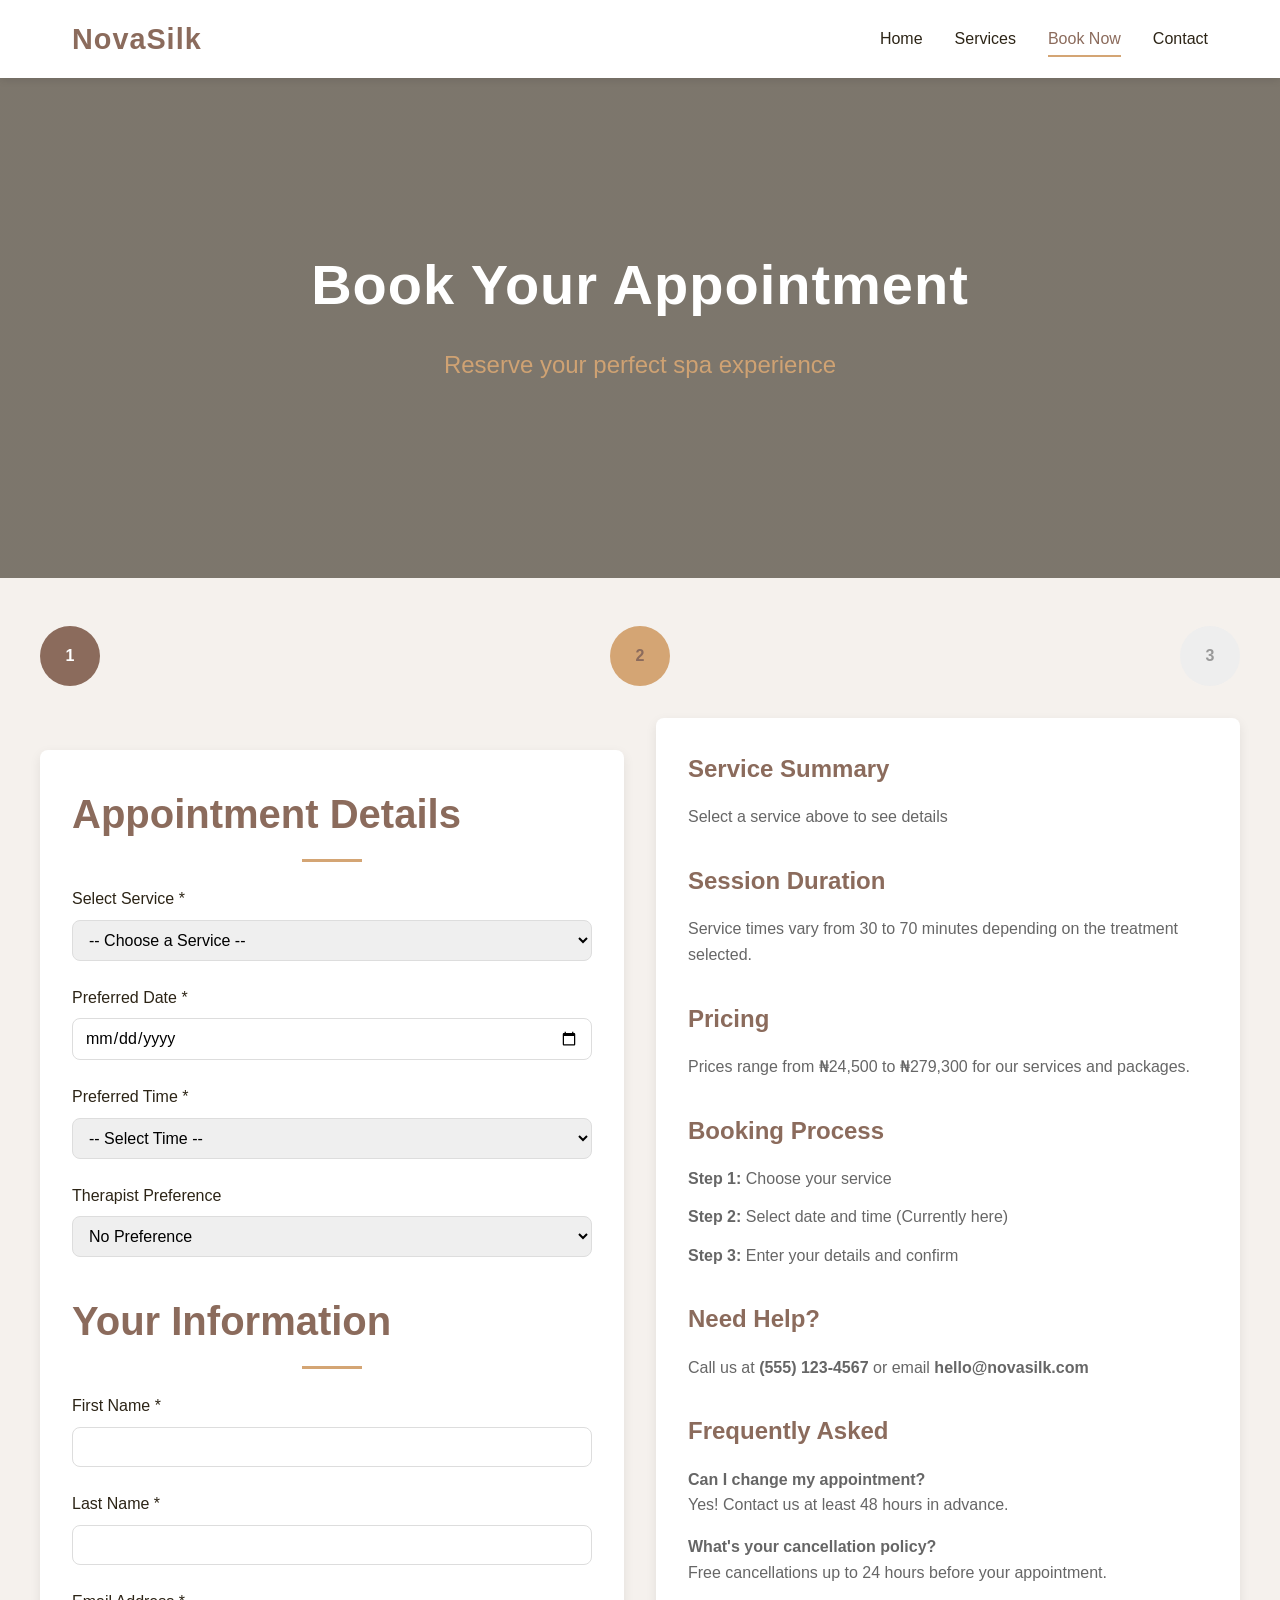
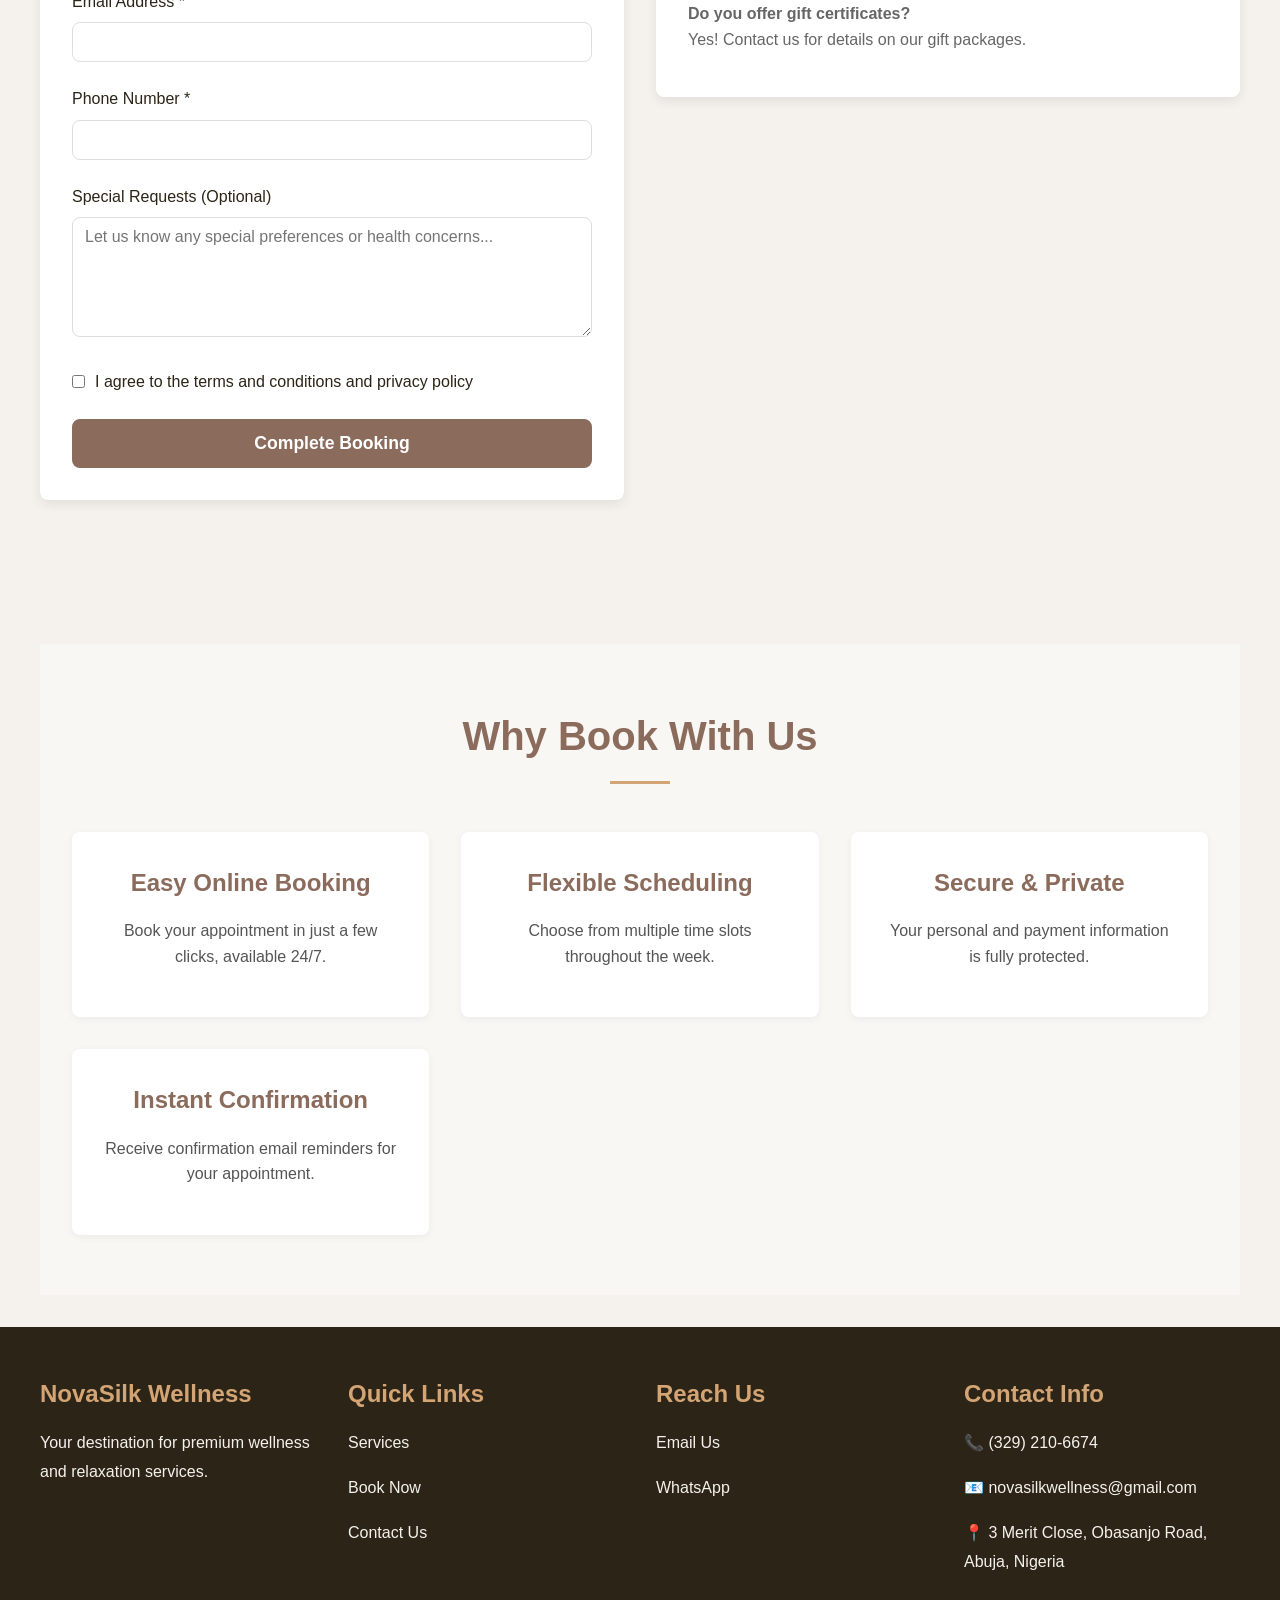
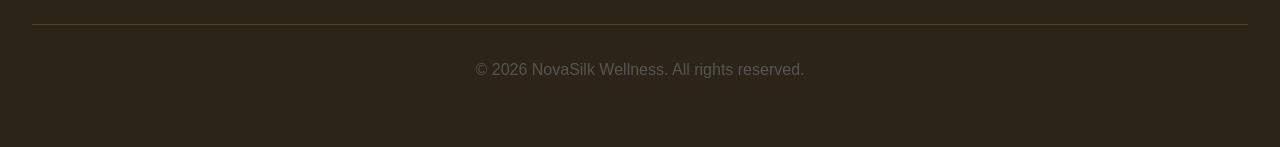
==== NovaSilk/book.html @ bc34900a "Add files via upload" ====
<!doctype html>
<html lang="en">
  <head>
    <meta charset="UTF-8" />
    <meta name="viewport" content="width=device-width, initial-scale=1.0" />
    <title>Book an Appointment - NovaSilk Wellness</title>
    <meta
      name="description"
      content="Book your spa appointment at NovaSilk Wellness. Easy online booking for all our services."
    />
    <link rel="stylesheet" href="css/styles.css" />
  </head>

  <body>
    <!-- Navigation -->
    <header>
      <div class="navbar">
        <a href="index.html" class="logo">NovaSilk</a>
        <div class="hamburger">
          <span></span>
          <span></span>
          <span></span>
        </div>
        <nav class="nav-links">
          <a href="index.html">Home</a>
          <a href="services.html">Services</a>
          <a href="book.html" class="active">Book Now</a>
          <a href="contact.html">Contact</a>
        </nav>
      </div>
    </header>

    <!-- Page Header -->
    <section
      class="hero"
      style="
        padding: 80px 2rem;
        background:
          linear-gradient(rgba(44, 36, 22, 0.6), rgba(44, 36, 22, 0.6)),
          url(&quot;https://images.unsplash.com/photo-1600334089648-b0d9d3028eb2?w=1200&h=400&fit=crop&quot;)
            center/cover;
      "
    >
      <h1>Book Your Appointment</h1>
      <p>Reserve your perfect spa experience</p>
    </section>

    <!-- Booking Section -->
    <section class="container py-3">
      <div class="step-indicator">
        <div class="step completed">1</div>
        <div class="step active">2</div>
        <div class="step">3</div>
      </div>

      <div class="booking-container">
        <!-- Booking Form -->
        <div>
          <form id="bookingForm">
            <h2 style="text-align: left; margin-bottom: 1.5rem">
              Appointment Details
            </h2>

            <div class="form-group">
              <label for="service">Select Service *</label>
              <select id="service" name="service" required>
                <option value="">-- Choose a Service --</option>
                <optgroup label="Massage Therapy">
                  <option value="Swedish Massage - ₦62,300">
                    Swedish Massage - ₦62,300
                  </option>
                  <option value="Deep Tissue Massage - ₦69,300">
                    Deep Tissue Massage - ₦69,300
                  </option>
                  <option value="Hot Stone Massage - ₦72,800">
                    Hot Stone Massage - ₦72,800
                  </option>
                  <option value="Thai Massage - ₦65,800">
                    Thai Massage - ₦65,800
                  </option>
                </optgroup>
                <optgroup label="Facial Treatments">
                  <option value="Premium Facial - ₦66,500">
                    Premium Facial - ₦66,500
                  </option>
                  <option value="HydraFacial - ₦91,000">
                    HydraFacial - ₦91,000
                  </option>
                  <option value="Chemical Peel - ₦84,000">
                    Chemical Peel - ₦84,000
                  </option>
                  <option value="Microdermabrasion - ₦77,000">
                    Microdermabrasion - ₦77,000
                  </option>
                </optgroup>
                <optgroup label="Body Treatments">
                  <option value="Exfoliating Body Scrub - ₦52,500">
                    Exfoliating Body Scrub - ₦52,500
                  </option>
                  <option value="Hydrating Body Wrap - ₦59,500">
                    Hydrating Body Wrap - ₦59,500
                  </option>
                  <option value="Detoxifying Mud Wrap - ₦56,000">
                    Detoxifying Mud Wrap - ₦56,000
                  </option>
                  <option value="Aromatherapy Package - ₦63,000">
                    Aromatherapy Package - ₦63,000
                  </option>
                </optgroup>
                <optgroup label="Specialty Services">
                  <option value="Luxury Manicure - ₦28,000">
                    Luxury Manicure - ₦28,000
                  </option>
                  <option value="Luxury Pedicure - ₦35,000">
                    Luxury Pedicure - ₦35,000
                  </option>
                  <option value="Professional Waxing - ₦24,500">
                    Professional Waxing - ₦24,500
                  </option>
                  <option value="Hair Treatment - ₦42,000">
                    Hair Treatment - ₦42,000
                  </option>
                </optgroup>
                <optgroup label="Wellness Packages">
                  <option value="Relaxation Escape Package - ₦174,300">
                    Relaxation Escape Package - ₦174,300
                  </option>
                  <option value="Luxury Indulgence Package - ₦209,300">
                    Luxury Indulgence Package - ₦209,300
                  </option>
                  <option value="Ultimate Wellness Package - ₦279,300">
                    Ultimate Wellness Package - ₦279,300
                  </option>
                </optgroup>
              </select>
            </div>

            <div class="form-group">
              <label for="date">Preferred Date *</label>
              <input type="date" id="date" name="date" required />
            </div>

            <div class="form-group">
              <label for="time">Preferred Time *</label>
              <select id="time" name="time" required>
                <option value="">-- Select Time --</option>
                <option value="9:00 AM">9:00 AM</option>
                <option value="9:30 AM">9:30 AM</option>
                <option value="10:00 AM">10:00 AM</option>
                <option value="10:30 AM">10:30 AM</option>
                <option value="11:00 AM">11:00 AM</option>
                <option value="11:30 AM">11:30 AM</option>
                <option value="12:00 PM">12:00 PM</option>
                <option value="2:00 PM">2:00 PM</option>
                <option value="2:30 PM">2:30 PM</option>
                <option value="3:00 PM">3:00 PM</option>
                <option value="3:30 PM">3:30 PM</option>
                <option value="4:00 PM">4:00 PM</option>
                <option value="4:30 PM">4:30 PM</option>
                <option value="5:00 PM">5:00 PM</option>
                <option value="5:30 PM">5:30 PM</option>
              </select>
            </div>

            <div class="form-group">
              <label for="therapist">Therapist Preference</label>
              <select id="therapist" name="therapist">
                <option value="No Preference">No Preference</option>
                <option value="Sarah M.">Sarah M. - Massage Specialist</option>
                <option value="Jessica L.">Jessica L. - Facial Expert</option>
                <option value="Michael T.">Michael T. - Wellness Coach</option>
                <option value="Emma R.">
                  Emma R. - Body Treatment Specialist
                </option>
              </select>
            </div>

            <h2
              style="text-align: left; margin-bottom: 1.5rem; margin-top: 2rem"
            >
              Your Information
            </h2>

            <div class="form-group">
              <label for="firstName">First Name *</label>
              <input type="text" id="firstName" name="firstName" required />
            </div>

            <div class="form-group">
              <label for="lastName">Last Name *</label>
              <input type="text" id="lastName" name="lastName" required />
            </div>

            <div class="form-group">
              <label for="email">Email Address *</label>
              <input type="email" id="email" name="email" required />
            </div>

            <div class="form-group">
              <label for="phone">Phone Number *</label>
              <input type="tel" id="phone" name="phone" required />
            </div>

            <div class="form-group">
              <label for="notes">Special Requests (Optional)</label>
              <textarea
                id="notes"
                name="notes"
                placeholder="Let us know any special preferences or health concerns..."
              ></textarea>
            </div>

            <div class="form-group">
              <label
                style="display: flex; align-items: center; font-weight: 400"
              >
                <input
                  type="checkbox"
                  name="consent"
                  required
                  style="width: auto; margin-right: 10px"
                />
                I agree to the terms and conditions and privacy policy
              </label>
            </div>

            <button
              type="submit"
              class="btn"
              style="width: 100%; padding: 12px; font-size: 1.1rem"
            >
              Complete Booking
            </button>
          </form>
        </div>

        <!-- Booking Information -->
        <div>
          <div class="booking-info">
            <h3>Service Summary</h3>
            <p id="serviceSummary">Select a service above to see details</p>

            <h3 style="margin-top: 2rem">Session Duration</h3>
            <p id="durationInfo">
              Service times vary from 30 to 70 minutes depending on the
              treatment selected.
            </p>

            <h3 style="margin-top: 2rem">Pricing</h3>
            <p id="priceInfo">
              Prices range from ₦24,500 to ₦279,300 for our services and
              packages.
            </p>

            <h3 style="margin-top: 2rem">Booking Process</h3>
            <p><strong>Step 1:</strong> Choose your service</p>
            <p>
              <strong>Step 2:</strong> Select date and time (Currently here)
            </p>
            <p><strong>Step 3:</strong> Enter your details and confirm</p>

            <h3 style="margin-top: 2rem">Need Help?</h3>
            <p>
              Call us at <strong>(555) 123-4567</strong> or email
              <strong>hello@novasilk.com</strong>
            </p>

            <h3 style="margin-top: 2rem">Frequently Asked</h3>
            <p>
              <strong>Can I change my appointment?</strong><br />Yes! Contact us
              at least 48 hours in advance.
            </p>
            <p style="margin-top: 1rem">
              <strong>What's your cancellation policy?</strong><br />Free
              cancellations up to 24 hours before your appointment.
            </p>
            <p style="margin-top: 1rem">
              <strong>Do you offer gift certificates?</strong><br />Yes! Contact
              us for details on our gift packages.
            </p>
          </div>
        </div>
      </div>
    </section>

    <!-- Why Book With Us -->
    <section
      class="container"
      style="background-color: #f9f7f4; padding: 60px 2rem; margin-top: 2rem"
    >
      <h2>Why Book With Us</h2>
      <div class="cards-grid">
        <div
          style="
            background: var(--white);
            padding: 2rem;
            border-radius: var(--border-radius);
            text-align: center;
            box-shadow: 0 2px 8px rgba(0, 0, 0, 0.05);
          "
        >
          <h3 style="color: var(--primary-color); margin-bottom: 1rem">
            Easy Online Booking
          </h3>
          <p>Book your appointment in just a few clicks, available 24/7.</p>
        </div>
        <div
          style="
            background: var(--white);
            padding: 2rem;
            border-radius: var(--border-radius);
            text-align: center;
            box-shadow: 0 2px 8px rgba(0, 0, 0, 0.05);
          "
        >
          <h3 style="color: var(--primary-color); margin-bottom: 1rem">
            Flexible Scheduling
          </h3>
          <p>Choose from multiple time slots throughout the week.</p>
        </div>
        <div
          style="
            background: var(--white);
            padding: 2rem;
            border-radius: var(--border-radius);
            text-align: center;
            box-shadow: 0 2px 8px rgba(0, 0, 0, 0.05);
          "
        >
          <h3 style="color: var(--primary-color); margin-bottom: 1rem">
            Secure & Private
          </h3>
          <p>Your personal and payment information is fully protected.</p>
        </div>
        <div
          style="
            background: var(--white);
            padding: 2rem;
            border-radius: var(--border-radius);
            text-align: center;
            box-shadow: 0 2px 8px rgba(0, 0, 0, 0.05);
          "
        >
          <h3 style="color: var(--primary-color); margin-bottom: 1rem">
            Instant Confirmation
          </h3>
          <p>Receive confirmation email reminders for your appointment.</p>
        </div>
      </div>
    </section>

    <!-- Footer -->
    <footer>
      <div class="footer-container">
        <div class="footer-section">
          <h3>NovaSilk Wellness</h3>
          <p>Your destination for premium wellness and relaxation services.</p>
        </div>
        <div class="footer-section">
          <h3>Quick Links</h3>
          <p><a href="services.html">Services</a></p>
          <p><a href="book.html">Book Now</a></p>
          <p><a href="contact.html">Contact Us</a></p>
        </div>
        <div class="footer-section">
          <h3>Reach Us</h3>
          <p><a href="mailto:novasilkwellness@gmail.com">Email Us</a></p>
          <p>
            <a href="https://wa.me/13292106674" target="_blank">WhatsApp</a>
          </p>
        </div>
        <div class="footer-section">
          <h3>Contact Info</h3>
          <p>📞 (329) 210-6674</p>
          <p>📧 novasilkwellness@gmail.com</p>
          <p>📍 3 Merit Close, Obasanjo Road, Abuja, Nigeria</p>
        </div>
      </div>
      <div class="footer-bottom">
        <p>&copy; 2026 NovaSilk Wellness. All rights reserved.</p>
      </div>
    </footer>

    <script src="js/script.js"></script>
  </body>
</html>
---- NovaSilk/css/styles.css ----
/* ============================================
   NovaSilk Wellness - Main Stylesheet
   Luxury Spa Booking Service
   ============================================ */

* {
  margin: 0;
  padding: 0;
  box-sizing: border-box;
}

:root {
  --primary-color: #8b6b5c;
  --secondary-color: #d4a574;
  --accent-color: #e8d5c4;
  --dark-color: #2c2416;
  --light-color: #f5f1ed;
  --white: #ffffff;
  --border-radius: 8px;
  --transition: all 0.3s ease;
}

html {
  scroll-behavior: smooth;
}

body {
  font-family: 'Segoe UI', Tahoma, Geneva, Verdana, sans-serif;
  color: var(--dark-color);
  background-color: var(--light-color);
  line-height: 1.6;
}

/* ===== Header & Navigation ===== */
header {
  background-color: var(--white);
  box-shadow: 0 2px 8px rgba(0, 0, 0, 0.1);
  position: sticky;
  top: 0;
  z-index: 100;
}

.navbar {
  display: flex;
  justify-content: space-between;
  align-items: center;
  padding: 1rem 2rem;
  max-width: 1200px;
  margin: 0 auto;
}

.logo {
  font-size: 1.8rem;
  font-weight: 700;
  color: var(--primary-color);
  text-decoration: none;
  letter-spacing: 1px;
}

.logo:hover {
  color: var(--secondary-color);
}

.nav-links {
  display: flex;
  list-style: none;
  gap: 2rem;
}

.nav-links a {
  color: var(--dark-color);
  text-decoration: none;
  font-weight: 500;
  transition: var(--transition);
  position: relative;
}

.nav-links a:hover,
.nav-links a.active {
  color: var(--primary-color);
}

.nav-links a::after {
  content: '';
  position: absolute;
  bottom: -5px;
  left: 0;
  width: 0;
  height: 2px;
  background-color: var(--secondary-color);
  transition: var(--transition);
}

.nav-links a:hover::after,
.nav-links a.active::after {
  width: 100%;
}

.hamburger {
  display: none;
  flex-direction: column;
  cursor: pointer;
}

.hamburger span {
  width: 25px;
  height: 3px;
  background-color: var(--dark-color);
  margin: 4px 0;
  transition: var(--transition);
}

/* ===== Hero Section ===== */
.hero {
  background: linear-gradient(rgba(44, 36, 22, 0.6), rgba(44, 36, 22, 0.6)),
    url('https://images.unsplash.com/photo-1600334089648-b0d9d3028eb2?w=1200&h=600&fit=crop') center/cover;
  color: var(--white);
  padding: 120px 2rem;
  text-align: center;
  min-height: 500px;
  display: flex;
  flex-direction: column;
  justify-content: center;
  align-items: center;
}

.hero h1 {
  font-size: 3.5rem;
  margin-bottom: 1rem;
  font-weight: 700;
  letter-spacing: 1px;
}

.hero p {
  font-size: 1.5rem;
  margin-bottom: 2rem;
  opacity: 0.95;
  color: var(--secondary-color);
}

.hero .btn {
  background-color: var(--secondary-color);
  color: var(--dark-color);
  padding: 12px 30px;
  text-decoration: none;
  border-radius: var(--border-radius);
  font-weight: 600;
  display: inline-block;
  transition: var(--transition);
  border: 2px solid var(--secondary-color);
}

.hero .btn:hover {
  background-color: transparent;
  color: var(--secondary-color);
}

/* ===== Sections ===== */
section {
  padding: 60px 2rem;
}

.container {
  max-width: 1200px;
  margin: 0 auto;
}

h2 {
  font-size: 2.5rem;
  color: var(--primary-color);
  margin-bottom: 1rem;
  text-align: center;
  position: relative;
  padding-bottom: 1rem;
}

h2::after {
  content: '';
  position: absolute;
  bottom: 0;
  left: 50%;
  transform: translateX(-50%);
  width: 60px;
  height: 3px;
  background-color: var(--secondary-color);
}

h3 {
  color: var(--primary-color);
  font-size: 1.5rem;
  margin-bottom: 0.5rem;
}

p {
  color: #555;
  margin-bottom: 1rem;
}

/* ===== Cards ===== */
.cards-grid {
  display: grid;
  grid-template-columns: repeat(auto-fit, minmax(300px, 1fr));
  gap: 2rem;
  margin-top: 3rem;
}

.card {
  background-color: var(--white);
  border-radius: var(--border-radius);
  overflow: hidden;
  box-shadow: 0 4px 12px rgba(0, 0, 0, 0.1);
  transition: var(--transition);
}

.card:hover {
  transform: translateY(-8px);
  box-shadow: 0 8px 20px rgba(139, 107, 92, 0.15);
}

.card-image {
  width: 100%;
  height: 250px;
  object-fit: cover;
}

.card-content {
  padding: 2rem;
}

.card h3 {
  margin-bottom: 0.5rem;
}

.card p {
  font-size: 0.95rem;
  color: #666;
  margin-bottom: 1rem;
}

.price {
  color: var(--secondary-color);
  font-size: 1.3rem;
  font-weight: 700;
  margin-bottom: 1rem;
}

/* ===== Buttons ===== */
.btn {
  display: inline-block;
  padding: 10px 24px;
  background-color: var(--primary-color);
  color: var(--white);
  text-decoration: none;
  border-radius: var(--border-radius);
  border: 2px solid var(--primary-color);
  transition: var(--transition);
  cursor: pointer;
  font-weight: 600;
  font-size: 1rem;
}

.btn:hover {
  background-color: transparent;
  color: var(--primary-color);
}

.btn-secondary {
  background-color: var(--secondary-color);
  color: var(--dark-color);
  border-color: var(--secondary-color);
}

.btn-secondary:hover {
  background-color: transparent;
  color: var(--secondary-color);
}

/* ===== Form Styles ===== */
form {
  max-width: 600px;
  margin: 2rem auto;
  background-color: var(--white);
  padding: 2rem;
  border-radius: var(--border-radius);
  box-shadow: 0 4px 12px rgba(0, 0, 0, 0.08);
}

.form-group {
  margin-bottom: 1.5rem;
}

label {
  display: block;
  margin-bottom: 0.5rem;
  color: var(--dark-color);
  font-weight: 500;
}

input,
textarea,
select {
  width: 100%;
  padding: 10px 12px;
  border: 1px solid #ddd;
  border-radius: var(--border-radius);
  font-family: inherit;
  font-size: 1rem;
  transition: var(--transition);
}

input:focus,
textarea:focus,
select:focus {
  outline: none;
  border-color: var(--primary-color);
  box-shadow: 0 0 5px rgba(139, 107, 92, 0.2);
}

textarea {
  resize: vertical;
  min-height: 120px;
}

/* ===== Footer ===== */
footer {
  background-color: var(--dark-color);
  color: var(--light-color);
  padding: 3rem 2rem;
  margin-top: 2rem;
}

.footer-container {
  max-width: 1200px;
  margin: 0 auto;
  display: grid;
  grid-template-columns: repeat(auto-fit, minmax(250px, 1fr));
  gap: 2rem;
}

.footer-section h3 {
  color: var(--secondary-color);
  margin-bottom: 1rem;
}

.footer-section p,
.footer-section a {
  color: var(--light-color);
  text-decoration: none;
  line-height: 1.8;
}

.footer-section a:hover {
  color: var(--secondary-color);
}

.footer-bottom {
  text-align: center;
  margin-top: 2rem;
  padding-top: 2rem;
  border-top: 1px solid rgba(212, 165, 116, 0.2);
  color: #999;
}

/* ===== Utility Classes ===== */
.text-center {
  text-align: center;
}

.mt-1 { margin-top: 1rem; }
.mt-2 { margin-top: 2rem; }
.mb-1 { margin-bottom: 1rem; }
.mb-2 { margin-bottom: 2rem; }
.py-3 { padding: 3rem 0; }

/* ===== Responsive Design ===== */
@media (max-width: 768px) {
  .navbar {
    padding: 1rem;
  }

  .nav-links {
    position: absolute;
    top: 60px;
    left: 0;
    right: 0;
    background-color: var(--white);
    flex-direction: column;
    gap: 0;
    max-height: 0;
    overflow: hidden;
    transition: var(--transition);
  }

  .nav-links.active {
    max-height: 300px;
  }

  .nav-links a {
    padding: 1rem;
    border-bottom: 1px solid #eee;
  }

  .hamburger {
    display: flex;
  }

  .hamburger.active span:nth-child(1) {
    transform: rotate(45deg) translate(10px, 10px);
  }

  .hamburger.active span:nth-child(2) {
    opacity: 0;
  }

  .hamburger.active span:nth-child(3) {
    transform: rotate(-45deg) translate(7px, -7px);
  }

  .hero h1 {
    font-size: 2.2rem;
  }

  .hero p {
    font-size: 1.2rem;
  }

  h2 {
    font-size: 2rem;
  }

  section {
    padding: 40px 1rem;
  }

  .cards-grid {
    grid-template-columns: 1fr;
  }

  .footer-container {
    grid-template-columns: 1fr;
  }
}

@media (max-width: 480px) {
  .navbar {
    padding: 0.8rem;
  }

  .logo {
    font-size: 1.3rem;
  }

  .hero {
    padding: 80px 1rem;
  }

  .hero h1 {
    font-size: 1.8rem;
  }

  .hero p {
    font-size: 1rem;
  }

  h2 {
    font-size: 1.6rem;
  }

  h3 {
    font-size: 1.2rem;
  }

  form {
    padding: 1.5rem;
    margin: 1rem 0;
  }

  .booking-container {
    grid-template-columns: 1fr;
  }

  .step-indicator {
    flex-wrap: wrap;
    gap: 1rem;
  }

  .step {
    width: 50px;
    height: 50px;
    font-size: 0.9rem;
  }

  .contact-container {
    grid-template-columns: 1fr;
  }

  .team-grid {
    grid-template-columns: 1fr;
  }
}

/* ===== Booking Page Styles ===== */
.booking-container {
  display: grid;
  grid-template-columns: 1fr 1fr;
  gap: 2rem;
  max-width: 1200px;
  margin: 2rem auto;
}

.booking-info {
  background-color: var(--white);
  padding: 2rem;
  border-radius: var(--border-radius);
  box-shadow: 0 4px 12px rgba(0, 0, 0, 0.08);
}

.booking-info h3 {
  color: var(--primary-color);
  margin-bottom: 1rem;
}

.booking-info p {
  margin-bottom: 0.8rem;
  color: #666;
}

.step-indicator {
  display: flex;
  justify-content: space-between;
  margin-bottom: 2rem;
}

.step {
  width: 60px;
  height: 60px;
  border-radius: 50%;
  background-color: #eee;
  display: flex;
  align-items: center;
  justify-content: center;
  font-weight: 700;
  color: #999;
  position: relative;
}

.step.active {
  background-color: var(--secondary-color);
  color: var(--primary-color);
}

.step.completed {
  background-color: var(--primary-color);
  color: var(--white);
}

/* ===== Contact Page Styles ===== */
.contact-container {
  display: grid;
  grid-template-columns: 1fr 1fr;
  gap: 3rem;
  margin-top: 3rem;
}

.contact-info-box {
  background: var(--white);
  padding: 2rem;
  border-radius: var(--border-radius);
  box-shadow: 0 4px 12px rgba(0, 0, 0, 0.08);
}

.contact-info-box h3 {
  color: var(--primary-color);
  margin-bottom: 1rem;
  margin-top: 1.5rem;
}

.contact-info-box h3:first-child {
  margin-top: 0;
}

.contact-info-box p {
  color: #666;
  margin-bottom: 0.5rem;
}

.social-links {
  display: flex;
  gap: 1rem;
  margin-top: 1.5rem;
}

.social-links a {
  display: inline-flex;
  align-items: center;
  justify-content: center;
  width: 45px;
  height: 45px;
  background-color: var(--secondary-color);
  color: var(--dark-color);
  border-radius: 50%;
  text-decoration: none;
  transition: var(--transition);
  font-weight: 700;
  font-size: 1.2rem;
}

.social-links a:hover {
  background-color: var(--primary-color);
  color: var(--white);
  transform: translateY(-3px);
}

.team-grid {
  display: grid;
  grid-template-columns: repeat(auto-fit, minmax(250px, 1fr));
  gap: 2rem;
  margin-top: 2rem;
}

.team-member {
  text-align: center;
  background: var(--white);
  border-radius: var(--border-radius);
  overflow: hidden;
  box-shadow: 0 4px 12px rgba(0, 0, 0, 0.08);
  transition: var(--transition);
}

.team-member:hover {
  transform: translateY(-5px);
  box-shadow: 0 8px 20px rgba(139, 107, 92, 0.15);
}

.team-member-image {
  width: 100%;
  height: 250px;
  background: linear-gradient(135deg, var(--secondary-color), var(--primary-color));
  display: flex;
  align-items: center;
  justify-content: center;
  font-size: 4rem;
  color: var(--white);
}

.team-member-bio {
  padding: 2rem 1.5rem;
}

.team-member-bio h3 {
  color: var(--primary-color);
  margin-bottom: 0.25rem;
}

.team-member-bio .role {
  color: var(--secondary-color);
  font-weight: 600;
  font-size: 0.9rem;
  margin-bottom: 1rem;
}

.team-member-bio p {
  color: #666;
  font-size: 0.9rem;
}

@media (max-width: 768px) {
  .booking-container {
    grid-template-columns: 1fr;
  }

  .contact-container {
    grid-template-columns: 1fr;
  }

  .team-grid {
    grid-template-columns: 1fr;
  }
}
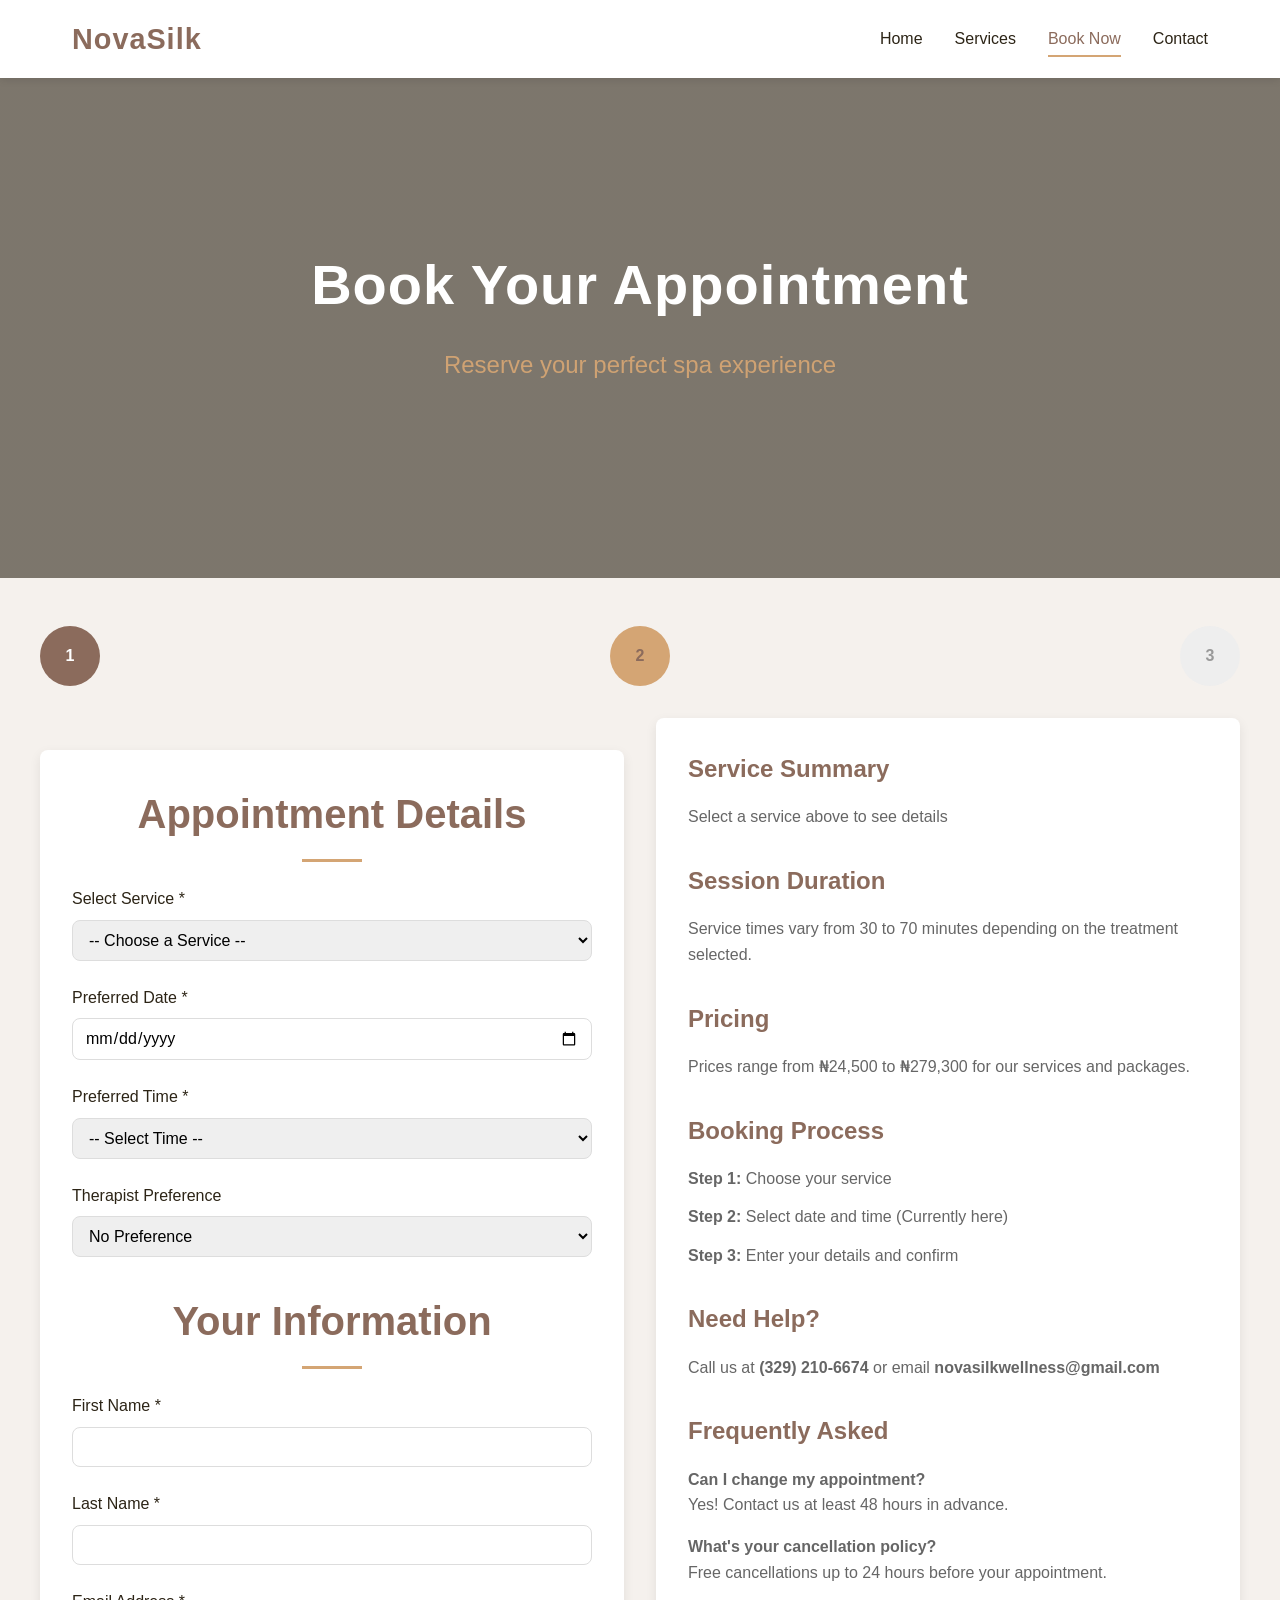
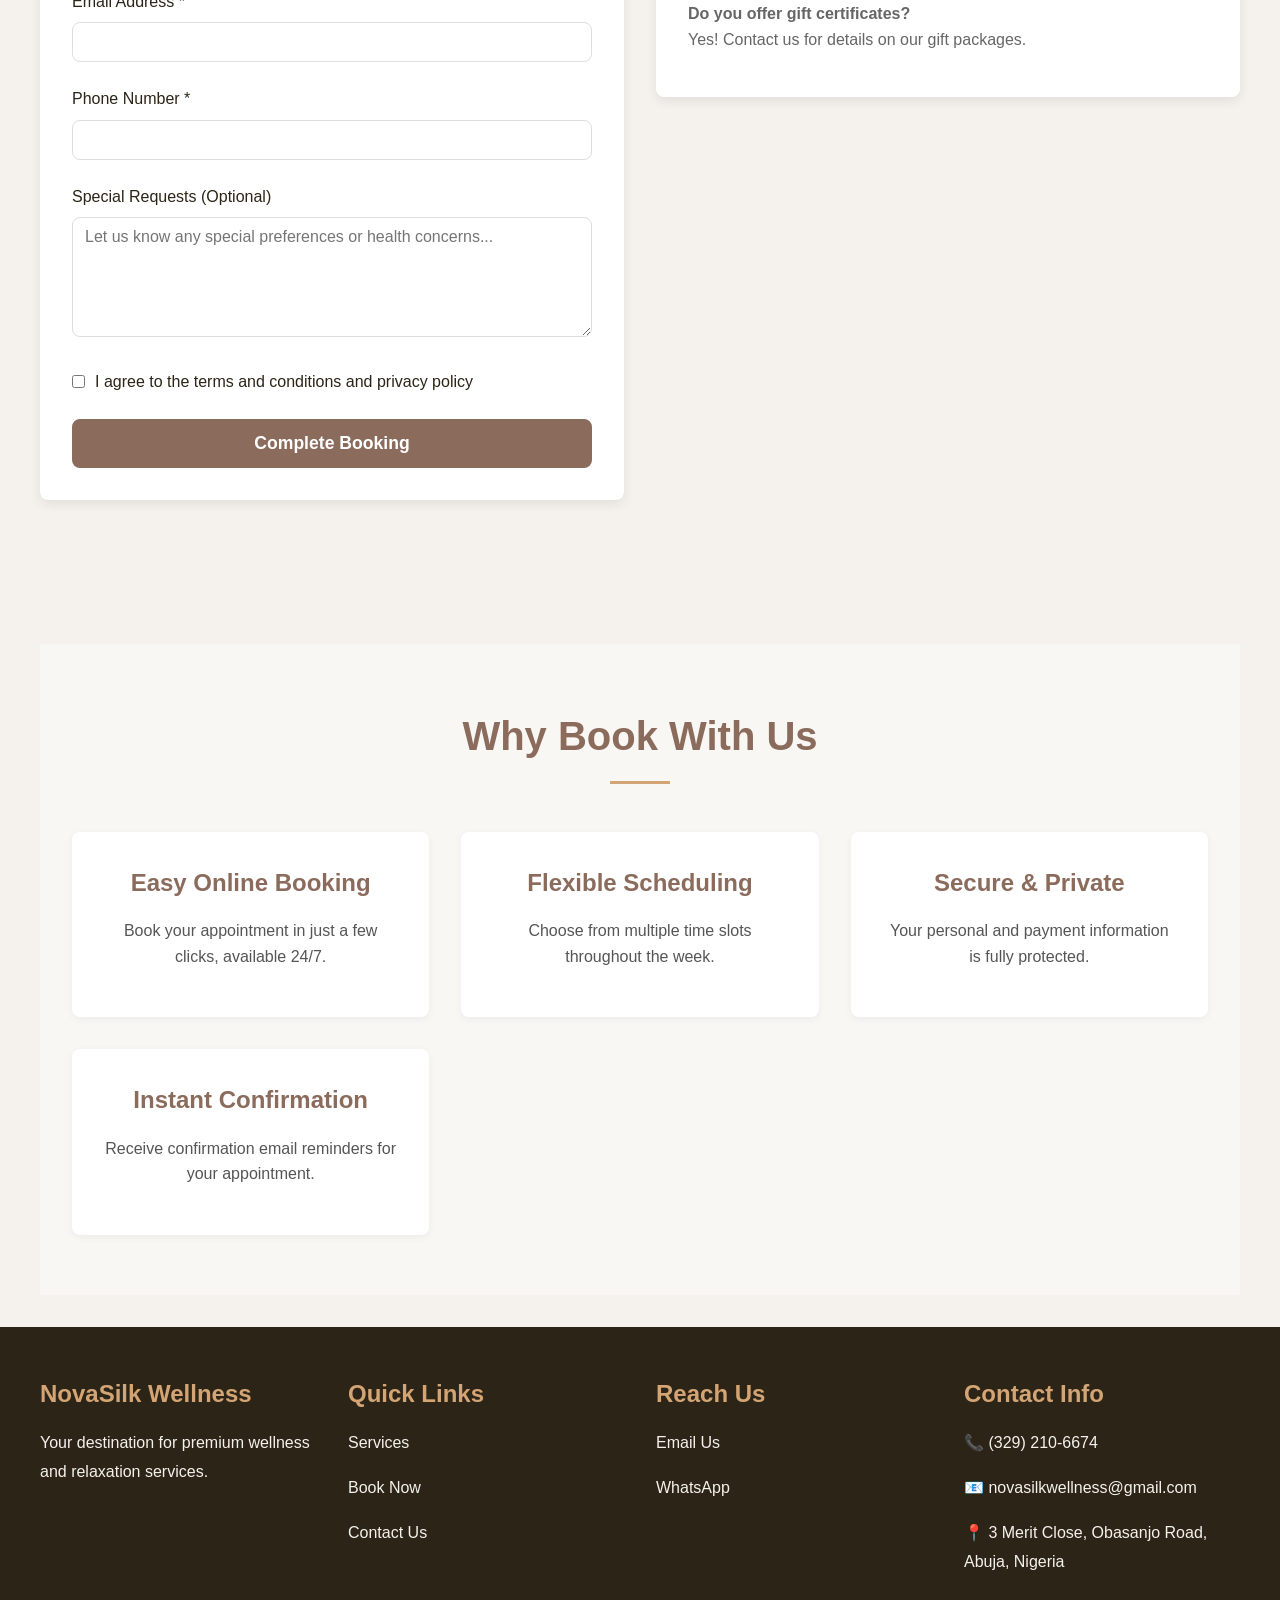
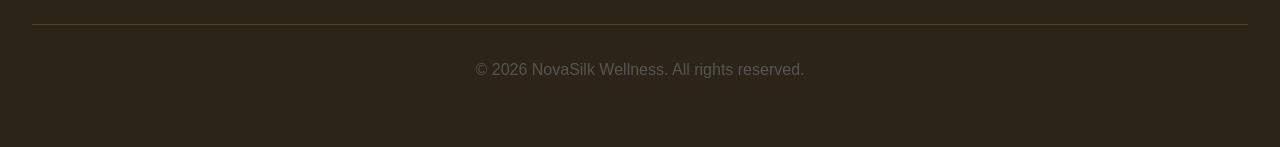
==== commit f67c4a9d: "Add files via upload" ====
--- a/NovaSilk/book.html
+++ b/NovaSilk/book.html
@@ -57,7 +57,7 @@
         <!-- Booking Form -->
         <div>
           <form id="bookingForm">
-            <h2 style="text-align: left; margin-bottom: 1.5rem">
+            <h2 style="text-align: center; margin-bottom: 1.5rem">
               Appointment Details
             </h2>
 
@@ -166,17 +166,17 @@
               <label for="therapist">Therapist Preference</label>
               <select id="therapist" name="therapist">
                 <option value="No Preference">No Preference</option>
-                <option value="Sarah M.">Sarah M. - Massage Specialist</option>
-                <option value="Jessica L.">Jessica L. - Facial Expert</option>
-                <option value="Michael T.">Michael T. - Wellness Coach</option>
-                <option value="Emma R.">
-                  Emma R. - Body Treatment Specialist
+                <option value="Lydia C.">Lydia C. - Massage Specialist</option>
+                <option value="Pere J.">Pere J. - Facial Expert</option>
+                <option value="Darlington J.">Darlington J. - Wellness Coach</option>
+                <option value="Obianuju O.">
+                  Obianuju O. - Body Treatment Specialist
                 </option>
               </select>
             </div>
 
             <h2
-              style="text-align: left; margin-bottom: 1.5rem; margin-top: 2rem"
+              style="text-align: center; margin-bottom: 1.5rem; margin-top: 2rem"
             >
               Your Information
             </h2>
@@ -261,8 +261,8 @@
 
             <h3 style="margin-top: 2rem">Need Help?</h3>
             <p>
-              Call us at <strong>(555) 123-4567</strong> or email
-              <strong>hello@novasilk.com</strong>
+              Call us at <strong>(329) 210-6674</strong> or email
+              <strong>novasilkwellness@gmail.com</strong>
             </p>
 
             <h3 style="margin-top: 2rem">Frequently Asked</h3>
